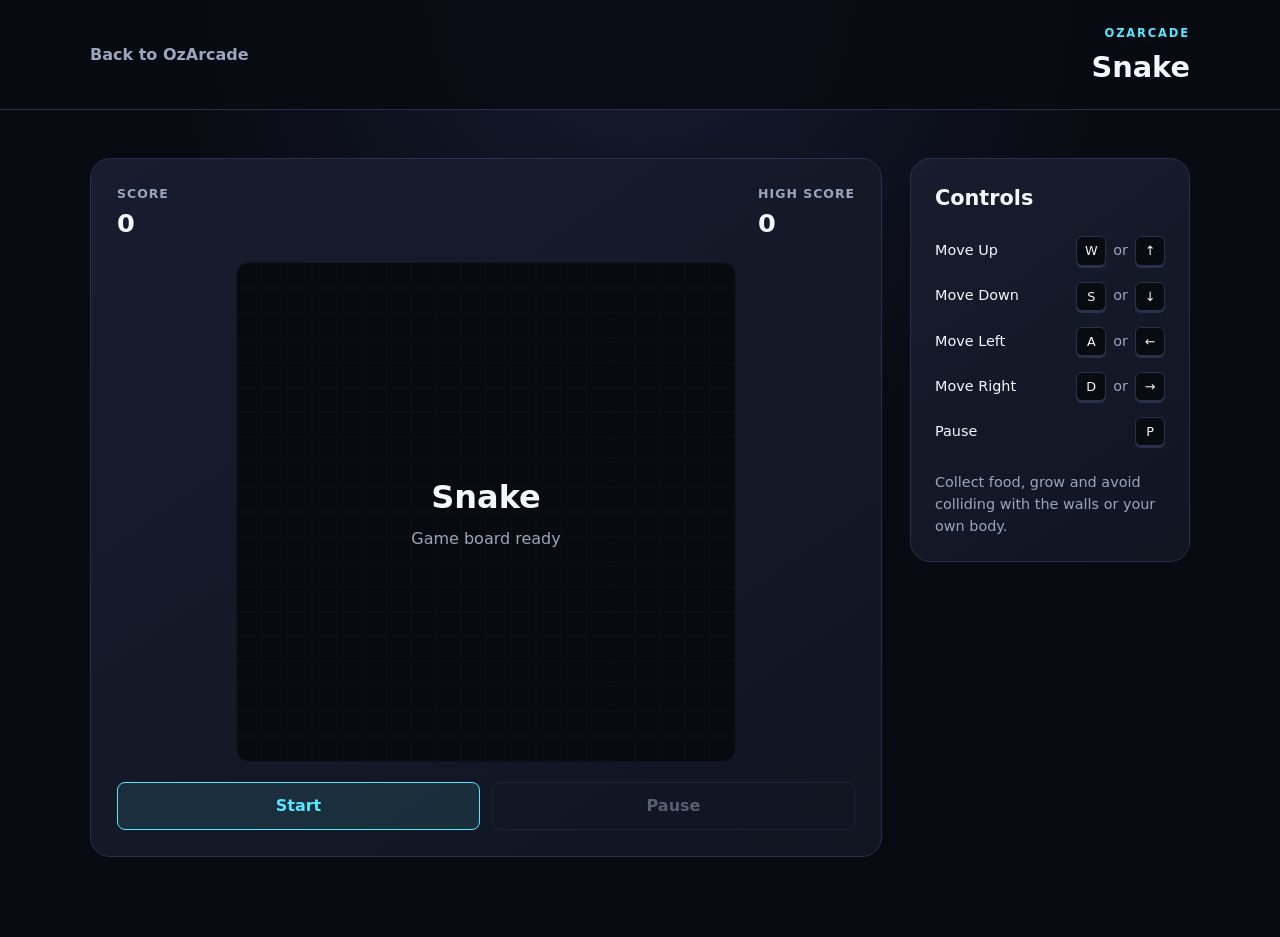
==== games/snake/index.html @ 17f0f6e5 "feat: create Snake game interface" ====
<!DOCTYPE html>
<html lang="en">

<head>
    <meta charset="UTF-8">

    <meta
        name="viewport"
        content="width=device-width, initial-scale=1.0"
    >

    <meta
        name="description"
        content="Play Snake in OzArcade."
    >

    <title>Snake | OzArcade</title>

    <link rel="stylesheet" href="snake.css">
</head>

<body>
    <header class="game-header">
        <div class="header-content">
            <a
                class="back-link"
                href="../../index.html"
            >
                Back to OzArcade
            </a>

            <div class="game-title">
                <span class="game-label">OzArcade</span>
                <h1>Snake</h1>
            </div>
        </div>
    </header>

    <main class="game-page">
        <section class="game-panel">
            <div class="scoreboard">
                <div class="score-item">
                    <span class="score-label">Score</span>
                    <strong id="score">0</strong>
                </div>

                <div class="score-item">
                    <span class="score-label">High Score</span>
                    <strong id="high-score">0</strong>
                </div>
            </div>

            <div class="canvas-container">
                <canvas
                    id="game-canvas"
                    width="500"
                    height="500"
                    aria-label="Snake game board"
                >
                    Your browser does not support HTML Canvas.
                </canvas>

                <div
                    id="game-message"
                    class="game-message"
                >
                    <p>Snake</p>
                    <span>Game board ready</span>
                </div>
            </div>

            <div class="game-actions">
                <button
                    id="start-button"
                    class="primary-button"
                    type="button"
                >
                    Start
                </button>

                <button
                    id="pause-button"
                    class="secondary-button"
                    type="button"
                    disabled
                >
                    Pause
                </button>
            </div>
        </section>

        <aside class="controls-panel">
            <h2>Controls</h2>

            <div class="control-list">
                <div class="control-row">
                    <span>Move Up</span>
                    <kbd>W</kbd>
                    <span>or</span>
                    <kbd>↑</kbd>
                </div>

                <div class="control-row">
                    <span>Move Down</span>
                    <kbd>S</kbd>
                    <span>or</span>
                    <kbd>↓</kbd>
                </div>

                <div class="control-row">
                    <span>Move Left</span>
                    <kbd>A</kbd>
                    <span>or</span>
                    <kbd>←</kbd>
                </div>

                <div class="control-row">
                    <span>Move Right</span>
                    <kbd>D</kbd>
                    <span>or</span>
                    <kbd>→</kbd>
                </div>

                <div class="control-row">
                    <span>Pause</span>
                    <kbd>P</kbd>
                </div>
            </div>

            <p class="controls-note">
                Collect food, grow and avoid colliding with the walls
                or your own body.
            </p>
        </aside>
    </main>

    <script
        type="module"
        src="snake.js"
    ></script>
</body>

</html>
---- games/snake/snake.css ----
:root {
    --background: #090b12;
    --surface: #111522;
    --surface-light: #171d2e;
    --border: #283149;

    --text-primary: #f4f7ff;
    --text-secondary: #9aa6bd;

    --accent: #57e6ff;
    --snake: #62e6a7;

    --max-width: 1100px;

    --border-radius-small: 8px;
    --border-radius-medium: 14px;
    --border-radius-large: 20px;

    --transition-speed: 180ms;
}


* {
    box-sizing: border-box;
}


body {
    margin: 0;

    min-height: 100vh;

    font-family:
        Inter,
        system-ui,
        -apple-system,
        BlinkMacSystemFont,
        "Segoe UI",
        sans-serif;

    background:
        radial-gradient(
            circle at top,
            #151c32 0%,
            var(--background) 42%
        );

    color: var(--text-primary);

    line-height: 1.5;
}


button,
a {
    font: inherit;
}


a {
    color: inherit;
    text-decoration: none;
}


/* Header */

.game-header {
    border-bottom: 1px solid var(--border);

    background: rgba(9, 11, 18, 0.88);
}


.header-content {
    width: min(100% - 40px, var(--max-width));

    margin: 0 auto;
    padding: 20px 0;

    display: flex;
    align-items: center;
    justify-content: space-between;

    gap: 24px;
}


.back-link {
    color: var(--text-secondary);

    font-weight: 600;

    transition:
        color var(--transition-speed);
}


.back-link:hover {
    color: var(--accent);
}


.game-title {
    text-align: right;
}


.game-label {
    color: var(--accent);

    font-size: 0.72rem;
    font-weight: 800;

    letter-spacing: 0.16em;

    text-transform: uppercase;
}


.game-title h1 {
    margin: 2px 0 0;

    font-size: 1.8rem;
}


/* Layout */

.game-page {
    width: min(100% - 40px, var(--max-width));

    margin: 0 auto;

    padding: 48px 0 80px;

    display: grid;

    grid-template-columns:
        minmax(0, 1fr)
        280px;

    gap: 28px;

    align-items: start;
}


/* Main game panel */

.game-panel,
.controls-panel {
    border: 1px solid var(--border);

    border-radius: var(--border-radius-large);

    background:
        linear-gradient(
            145deg,
            var(--surface-light),
            var(--surface)
        );
}


.game-panel {
    padding: 26px;
}


.scoreboard {
    margin-bottom: 20px;

    display: flex;

    justify-content: space-between;

    gap: 16px;
}


.score-item {
    display: flex;
    flex-direction: column;
}


.score-label {
    color: var(--text-secondary);

    font-size: 0.78rem;
    font-weight: 700;

    letter-spacing: 0.08em;

    text-transform: uppercase;
}


.score-item strong {
    font-size: 1.6rem;
}


/* Canvas */

.canvas-container {
    position: relative;

    width: min(100%, 500px);

    margin: 0 auto;
}


#game-canvas {
    width: 100%;
    height: auto;

    display: block;

    border: 1px solid var(--border);

    border-radius: var(--border-radius-medium);

    background: #080b10;

    image-rendering: pixelated;
}


.game-message {
    position: absolute;

    inset: 0;

    display: flex;
    flex-direction: column;

    align-items: center;
    justify-content: center;

    border-radius: var(--border-radius-medium);

    background: rgba(8, 11, 16, 0.74);

    text-align: center;
}


.game-message p {
    margin: 0;

    font-size: 2rem;
    font-weight: 800;
}


.game-message span {
    margin-top: 6px;

    color: var(--text-secondary);
}


/* Buttons */

.game-actions {
    margin-top: 20px;

    display: flex;

    gap: 12px;
}


.primary-button,
.secondary-button {
    flex: 1;

    padding: 11px 16px;

    border-radius: var(--border-radius-small);

    font-weight: 700;

    cursor: pointer;

    transition:
        background-color var(--transition-speed),
        border-color var(--transition-speed),
        color var(--transition-speed);
}


.primary-button {
    border: 1px solid var(--accent);

    background: rgba(87, 230, 255, 0.1);

    color: var(--accent);
}


.primary-button:hover {
    background: var(--accent);

    color: var(--background);
}


.secondary-button {
    border: 1px solid var(--border);

    background: transparent;

    color: var(--text-primary);
}


.secondary-button:hover:not(:disabled) {
    border-color: var(--accent);
}


.secondary-button:disabled {
    color: var(--text-secondary);

    cursor: not-allowed;

    opacity: 0.5;
}


/* Controls */

.controls-panel {
    padding: 24px;
}


.controls-panel h2 {
    margin: 0 0 22px;

    font-size: 1.3rem;
}


.control-list {
    display: flex;
    flex-direction: column;

    gap: 16px;
}


.control-row {
    display: flex;
    align-items: center;

    gap: 7px;

    color: var(--text-secondary);

    font-size: 0.9rem;
}


.control-row > span:first-child {
    margin-right: auto;

    color: var(--text-primary);
}


kbd {
    min-width: 30px;

    padding: 4px 7px;

    border: 1px solid var(--border);
    border-radius: 6px;

    background: #080b10;

    color: var(--text-primary);

    text-align: center;

    font-family: inherit;
    font-size: 0.8rem;

    box-shadow:
        0 2px 0 var(--border);
}


.controls-note {
    margin: 26px 0 0;

    color: var(--text-secondary);

    font-size: 0.9rem;
}


/* Responsive */

@media (max-width: 850px) {

    .game-page {
        grid-template-columns: 1fr;
    }

    .controls-panel {
        width: 100%;
    }
}


@media (max-width: 600px) {

    .header-content,
    .game-page {
        width: min(100% - 24px, var(--max-width));
    }

    .game-page {
        padding-top: 28px;
    }

    .game-panel {
        padding: 16px;
    }

    .game-actions {
        flex-direction: column;
    }
}
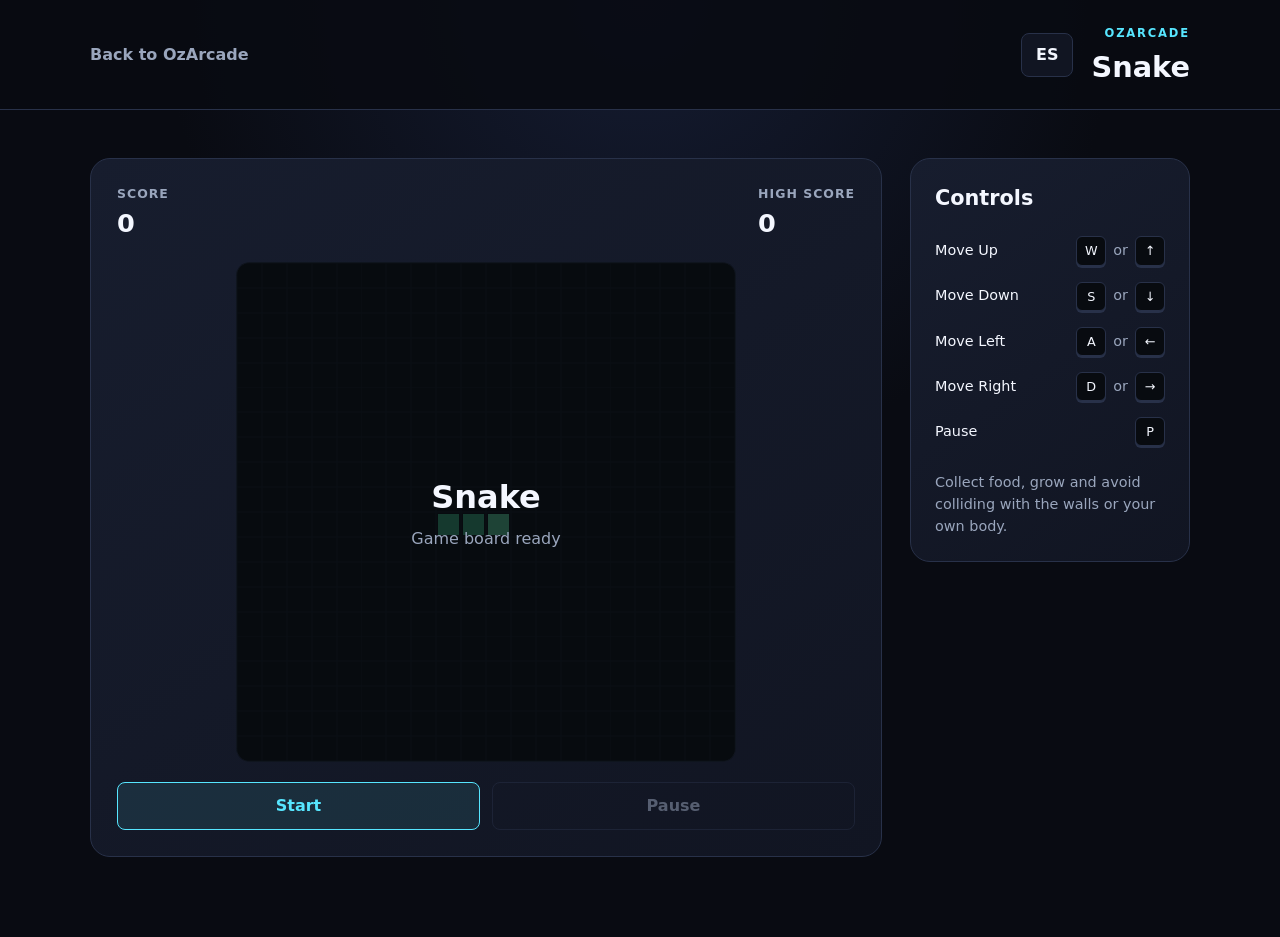
==== commit 0d9c086b: "feat: add Snake movement and controls" ====
--- a/games/snake/index.html
+++ b/games/snake/index.html
@@ -25,13 +25,25 @@
             <a
                 class="back-link"
                 href="../../index.html"
+                data-i18n="backToArcade"
             >
                 Back to OzArcade
             </a>
 
-            <div class="game-title">
-                <span class="game-label">OzArcade</span>
-                <h1>Snake</h1>
+            <div class="header-actions">
+                <button
+                    id="language-toggle"
+                    class="language-button"
+                    type="button"
+                    aria-label="Change language"
+                >
+                    ES
+                </button>
+
+                <div class="game-title">
+                    <span class="game-label">OzArcade</span>
+                    <h1>Snake</h1>
+                </div>
             </div>
         </div>
     </header>
@@ -40,12 +52,24 @@
         <section class="game-panel">
             <div class="scoreboard">
                 <div class="score-item">
-                    <span class="score-label">Score</span>
+                    <span
+                        class="score-label"
+                        data-i18n="score"
+                    >
+                        Score
+                    </span>
+
                     <strong id="score">0</strong>
                 </div>
 
                 <div class="score-item">
-                    <span class="score-label">High Score</span>
+                    <span
+                        class="score-label"
+                        data-i18n="highScore"
+                    >
+                        High Score
+                    </span>
+
                     <strong id="high-score">0</strong>
                 </div>
             </div>
@@ -65,7 +89,10 @@
                     class="game-message"
                 >
                     <p>Snake</p>
-                    <span>Game board ready</span>
+
+                    <span data-i18n="boardReady">
+                        Game board ready
+                    </span>
                 </div>
             </div>
 
@@ -74,6 +101,7 @@
                     id="start-button"
                     class="primary-button"
                     type="button"
+                    data-i18n="start"
                 >
                     Start
                 </button>
@@ -82,6 +110,7 @@
                     id="pause-button"
                     class="secondary-button"
                     type="button"
+                    data-i18n="pause"
                     disabled
                 >
                     Pause
@@ -90,44 +119,80 @@
         </section>
 
         <aside class="controls-panel">
-            <h2>Controls</h2>
+            <h2 data-i18n="controls">
+                Controls
+            </h2>
 
             <div class="control-list">
                 <div class="control-row">
-                    <span>Move Up</span>
+                    <span data-i18n="moveUp">
+                        Move Up
+                    </span>
+
                     <kbd>W</kbd>
-                    <span>or</span>
+
+                    <span data-i18n="or">
+                        or
+                    </span>
+
                     <kbd>↑</kbd>
                 </div>
 
                 <div class="control-row">
-                    <span>Move Down</span>
+                    <span data-i18n="moveDown">
+                        Move Down
+                    </span>
+
                     <kbd>S</kbd>
-                    <span>or</span>
+
+                    <span data-i18n="or">
+                        or
+                    </span>
+
                     <kbd>↓</kbd>
                 </div>
 
                 <div class="control-row">
-                    <span>Move Left</span>
+                    <span data-i18n="moveLeft">
+                        Move Left
+                    </span>
+
                     <kbd>A</kbd>
-                    <span>or</span>
+
+                    <span data-i18n="or">
+                        or
+                    </span>
+
                     <kbd>←</kbd>
                 </div>
 
                 <div class="control-row">
-                    <span>Move Right</span>
+                    <span data-i18n="moveRight">
+                        Move Right
+                    </span>
+
                     <kbd>D</kbd>
-                    <span>or</span>
+
+                    <span data-i18n="or">
+                        or
+                    </span>
+
                     <kbd>→</kbd>
                 </div>
 
                 <div class="control-row">
-                    <span>Pause</span>
+                    <span data-i18n="pause">
+                        Pause
+                    </span>
+
                     <kbd>P</kbd>
                 </div>
             </div>
 
-            <p class="controls-note">
+            <p
+                class="controls-note"
+                data-i18n="controlsNote"
+            >
                 Collect food, grow and avoid colliding with the walls
                 or your own body.
             </p>
--- a/games/snake/snake.css
+++ b/games/snake/snake.css
@@ -85,6 +85,48 @@
     gap: 24px;
 }
 
+.header-actions {
+    display: flex;
+    align-items: center;
+
+    gap: 18px;
+}
+
+.language-button {
+    min-width: 48px;
+
+    padding: 9px 14px;
+
+    border: 1px solid var(--border);
+    border-radius: var(--border-radius-small);
+
+    background: var(--surface);
+
+    color: var(--text-primary);
+
+    cursor: pointer;
+
+    font-weight: 700;
+
+    transition:
+        border-color var(--transition-speed),
+        color var(--transition-speed),
+        background-color var(--transition-speed);
+}
+
+.language-button:hover {
+    border-color: var(--accent);
+
+    background: var(--surface-light);
+
+    color: var(--accent);
+}
+
+.language-button:focus-visible {
+    outline: 2px solid var(--accent);
+    outline-offset: 3px;
+}
+
 
 .back-link {
     color: var(--text-secondary);
@@ -262,6 +304,9 @@
     color: var(--text-secondary);
 }
 
+.game-message.hidden {
+    display: none;
+}
 
 /* Buttons */
 
